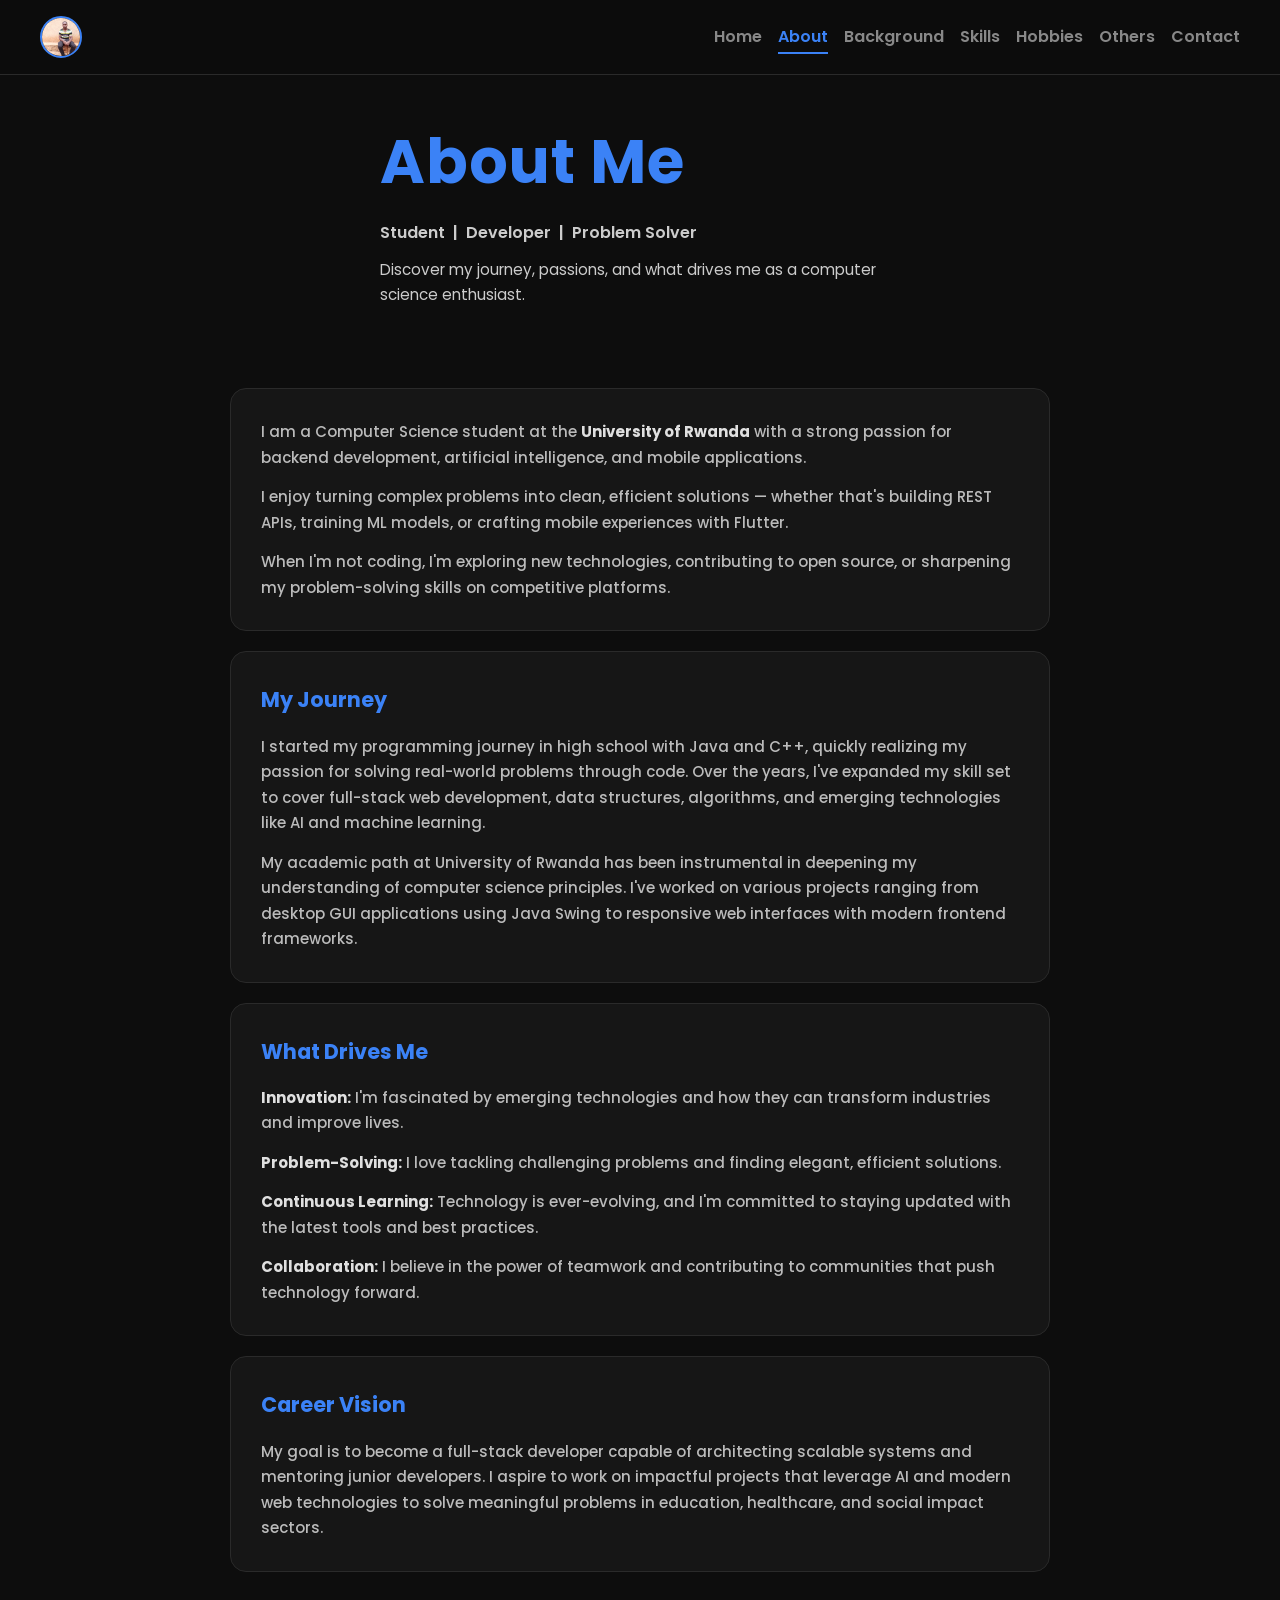
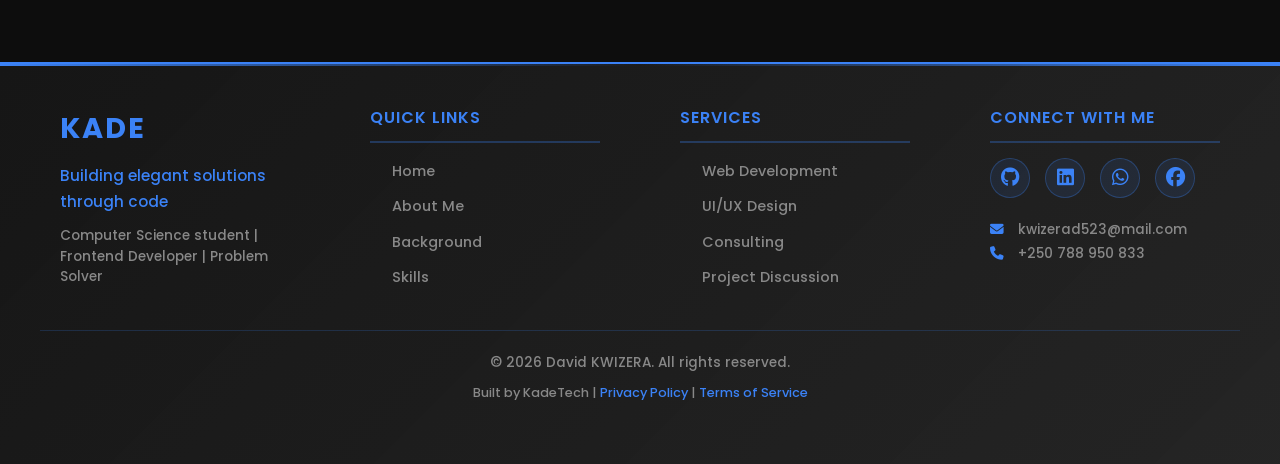
==== src/about.html @ 2cd814c7 "the files path has been changed to be uploaded to netlify" ====
<!DOCTYPE html>
<html lang="en">
<head>
    <meta charset="UTF-8">
    <meta name="viewport" content="width=device-width, initial-scale=1.0">
    <title>About | David KWIZERA Portfolio</title>
    <link rel="stylesheet" href="style.css">
    <link href="https://fonts.googleapis.com/css2?family=Poppins:wght@300;400;500;600;700&display=swap" rel="stylesheet">
    <link rel="stylesheet" href="https://cdnjs.cloudflare.com/ajax/libs/font-awesome/6.5.0/css/all.min.css">
</head>
<body>

    <!-- NAV -->
    <nav>
        <div class="nav-logo"><img src="/media/profile.jpg" alt="Kade" class="nav-avatar"></div>
        <ul class="nav-links">
            <li><a href="/index.html">Home</a></li>
            <li><a href="about.html">About</a></li>
            <li><a href="background.html">Background</a></li>
            <li><a href="skills.html">Skills</a></li>
            <li><a href="hobbies.html">Hobbies</a></li>
            <li><a href="others.html">Others</a></li>
            <li><a href="contact.html">Contact</a></li>
        </ul>
        <div class="hamburger" id="hamburger">☰</div>
    </nav>

    <!-- ABOUT HERO -->
    <section id="about">
        <video class="home-video" autoplay muted loop playsinline>
            <source src="/media/kiaglicity.mp4" type="video/mp4">
        </video>
        <div class="home-overlay"></div>
        <div class="home-wrapper">
            <div class="home-content">
                <h1 class="glitch" data-text="About Me">About Me</h1>
                <p class="subtitle">Student &nbsp;|&nbsp; Developer &nbsp;|&nbsp; Problem Solver</p>
                <p class="intro">Discover my journey, passions, and what drives me as a computer science enthusiast.</p>
            </div>
        </div>
    </section>

    <!-- ABOUT CONTENT -->
    <section style="padding: 30px 40px; max-width: 900px; margin: 0 auto;">
        <div class="card">
            <p>I am a Computer Science student at the <strong>University of Rwanda</strong> with a strong passion for backend development, artificial intelligence, and mobile applications.</p>
            <p>I enjoy turning complex problems into clean, efficient solutions — whether that's building REST APIs, training ML models, or crafting mobile experiences with Flutter.</p>
            <p>When I'm not coding, I'm exploring new technologies, contributing to open source, or sharpening my problem-solving skills on competitive platforms.</p>
        </div>

        <div class="card" style="margin-top: 20px;">
            <h3 style="color: var(--accent); margin-bottom: 16px; font-size: 1.3rem;">My Journey</h3>
            <p>I started my programming journey in high school with Java and C++, quickly realizing my passion for solving real-world problems through code. Over the years, I've expanded my skill set to cover full-stack web development, data structures, algorithms, and emerging technologies like AI and machine learning.</p>
            <p>My academic path at University of Rwanda has been instrumental in deepening my understanding of computer science principles. I've worked on various projects ranging from desktop GUI applications using Java Swing to responsive web interfaces with modern frontend frameworks.</p>
        </div>

        <div class="card" style="margin-top: 20px;">
            <h3 style="color: var(--accent); margin-bottom: 16px; font-size: 1.3rem;">What Drives Me</h3>
            <p><strong>Innovation:</strong> I'm fascinated by emerging technologies and how they can transform industries and improve lives.</p>
            <p><strong>Problem-Solving:</strong> I love tackling challenging problems and finding elegant, efficient solutions.</p>
            <p><strong>Continuous Learning:</strong> Technology is ever-evolving, and I'm committed to staying updated with the latest tools and best practices.</p>
            <p><strong>Collaboration:</strong> I believe in the power of teamwork and contributing to communities that push technology forward.</p>
        </div>

        <div class="card" style="margin-top: 20px;">
            <h3 style="color: var(--accent); margin-bottom: 16px; font-size: 1.3rem;">Career Vision</h3>
            <p>My goal is to become a full-stack developer capable of architecting scalable systems and mentoring junior developers. I aspire to work on impactful projects that leverage AI and modern web technologies to solve meaningful problems in education, healthcare, and social impact sectors.</p>
        </div>
    </section>

    <!-- FOOTER -->
    <footer>
        <div class="footer-container">
            <!-- Footer Logo & Description -->
            <div class="footer-section footer-brand">
                <div class="footer-logo">KADE</div>
                <p class="footer-tagline">Building elegant solutions through code</p>
                <p class="footer-description">Computer Science student | Frontend Developer | Problem Solver</p>
            </div>

            <!-- Quick Links -->
            <div class="footer-section">
                <h4 class="footer-section-title">Quick Links</h4>
                <ul class="footer-links">
                    <li><a href="/index.html">Home</a></li>
                    <li><a href="/about.html">About Me</a></li>
                    <li><a href="/background.html">Background</a></li>
                    <li><a href="/skills.html">Skills</a></li>
                </ul>
            </div>

            <!-- Services -->
            <div class="footer-section">
                <h4 class="footer-section-title">Services</h4>
                <ul class="footer-links">
                    <li><a href="/src/skills.html">Web Development</a></li>
                    <li><a href="/src/skills.html">UI/UX Design</a></li>
                    <li><a href="/src/background.html">Consulting</a></li>
                    <li><a href="/src/contact.html">Project Discussion</a></li>
                </ul>
            </div>

            <!-- Connect -->
            <div class="footer-section">
                <h4 class="footer-section-title">Connect With Me</h4>
                <div class="footer-social">
                    <a href="https://github.com/dashboard" target="_blank" title="GitHub"><i class="fab fa-github"></i></a>
                    <a href="https://www.linkedin.com/feed/" target="_blank" title="LinkedIn"><i class="fab fa-linkedin"></i></a>
                    <a href="https://wa.me/+250788950833" target="_blank" title="WhatsApp"><i class="fab fa-whatsapp"></i></a>
                    <a href="https://facebook.com/" target="_blank" title="Facebook"><i class="fab fa-facebook"></i></a>
                </div>
                <p class="footer-contact">
                    <i class="fas fa-envelope"></i> kwizerad523@mail.com<br>
                    <i class="fas fa-phone"></i> +250 788 950 833
                </p>
            </div>
        </div>

        <!-- Footer Bottom -->
        <div class="footer-bottom">
            <p class="footer-copy">&copy; 2026 David KWIZERA. All rights reserved.</p>
            <p class="footer-built">Built by KadeTech | <a href="#" target="_blank">Privacy Policy</a> | <a href="#" target="_blank">Terms of Service</a></p>
        </div>
    </footer>

    <script src="script.js"></script>
</body>
</html>
---- src/style.css ----
:root {
    --bg: #0d0d0d;
    --accent: #3b82f6;
    --accent-dim: #2a2a2a;
    --white: #e0e0e0;
    --muted: #888;
    --card-bg: #161616;
    --font: 'Poppins', sans-serif;
}

* { margin: 0; padding: 0; box-sizing: border-box; }

html { scroll-behavior: smooth; }

body {
    background: var(--bg);
    color: var(--white);
    font-family: var(--font);
    font-size: 15px;
    font-weight: 500;
    line-height: 1.7;
}

/* ── NAV ── */
nav {
    position: fixed;
    top: 0; left: 0; right: 0;
    display: flex;
    align-items: center;
    justify-content: space-between;
    padding: 16px 40px;
    background: rgba(13,13,13,0.95);
    border-bottom: 1px solid var(--accent-dim);
    z-index: 100;
}

.nav-avatar {
    width: 42px;
    height: 42px;
    border-radius: 50%;
    object-fit: cover;
    border: 2px solid var(--accent);
    flex-shrink: 0;
}

.nav-logo {
    display: flex;
    align-items: center;
}

.nav-links {
    list-style: none;
    display: flex;
    gap: 16px;
    transition: all 0.3s ease;
}

.nav-links li {
    list-style: none;
}

.nav-links a {
    color: var(--muted);
    text-decoration: none;
    font-family: 'Poppins', sans-serif;
    font-size: 1rem;
    font-weight: 600;
    transition: color 0.2s;
    padding-bottom: 4px;
    border-bottom: 2px solid transparent;
}

.nav-links a:hover {
    color: var(--accent);
    border-bottom-color: var(--accent);
}

.nav-links a.active {
    color: var(--accent);
    border-bottom-color: var(--accent);
}

.hamburger {
    display: none;
    font-size: 1.5rem;
    cursor: pointer;
    color: var(--white);
    transition: color 0.3s ease;
    z-index: 101;
}

/* ── SECTIONS ── */
section {
    padding: 30px 40px;
    max-width: 900px;
    margin: 0 auto;
}

.section-title {
    font-size: 2rem;
    font-weight: 700;
    color: var(--accent);
    margin-bottom: 20px;
}

.section-title .prompt { color: var(--accent); margin-right: 8px; }

/* ── HOME ── */
#home {
    display: flex;
    align-items: center;
    justify-content: center;
    text-align: left;
    padding: 80px 40px 30px;
    position: relative;
    overflow: hidden;
    min-height: 60vh;
}

.home-video {
    position: fixed;
    top: 0; left: 0;
    width: 100%;
    height: 100%;
    object-fit: cover;
    z-index: -1;
}

.home-overlay {
    position: fixed;
    top: 0; left: 0;
    width: 100%;
    height: 100%;
    background: rgba(13,13,13,0.7);
    z-index: -1;
}

.home-wrapper {
    display: flex;
    align-items: center;
    justify-content: center;
    gap: 40px;
    width: 100%;
    position: relative;
    z-index: 2;
    flex-direction: column;
}

.home-content {
    display: flex;
    flex-direction: column;
    align-items: flex-start;
    justify-content: center;
    text-align: left;
    margin-top: 80px;
}

.home-photo {
    flex-shrink: 0;
}

.hero-photo {
    width: 220px;
    height: 220px;
    border-radius: 50%;
    object-fit: cover;
    border: 4px solid var(--accent);
    box-shadow: 0 0 30px rgba(59,130,246,0.3);
}

.greeting {
    color: var(--muted);
    font-size: 1rem;
    font-weight: 400;
    margin-bottom: 10px;
}

.glitch {

    font-size: 3.8rem;
    font-weight: 700;
    color: var(--accent);
    letter-spacing: 1px;
    margin-bottom: 6px;
}

.subtitle {
    color: #ccc;
    font-size: 1rem;
    font-weight: 600;
    margin-bottom: 10px;
}

.intro {
    color: #ccc;
    font-size: 0.95rem;
    font-weight: 400;
    max-width: 520px;
    margin-bottom: 20px;
}

.btn-group { display: flex; gap: 14px; flex-wrap: wrap; }

.btn {
    padding: 10px 24px;
    background: var(--accent);
    color: #fff;
    font-family: var(--font);
    font-weight: 600;
    font-size: 0.85rem;
    text-decoration: none;
    border: none;
    border-radius: 8px;
    cursor: pointer;
    transition: 0.2s;
}

.btn:hover { background: #4f46e5; transform: translateY(-2px); }

.btn-outline {
    background: transparent;
    color: var(--white);
    border: 1px solid var(--accent);
    border-radius: 8px;
}

.btn-outline:hover { border-color: var(--accent); color: var(--accent); }

/* ── CARD ── */
.card {
    background: var(--card-bg);
    border: 1px solid var(--accent-dim);
    padding: 30px;
    border-radius: 16px;
}

.card p { color: #bbb; font-weight: 500; margin-bottom: 14px; }
.card p:last-child { margin-bottom: 0; }
.card strong { color: var(--white); }

/* ── BACKGROUND GROUPS ── */
.bg-group {
    margin-bottom: 16px;
    background: var(--card-bg);
    border: 1px solid var(--accent-dim);
    border-radius: 16px;
    padding: 16px 20px;
}

.bg-group-title {
    font-size: 1rem;
    font-weight: 600;
    color: var(--accent);
    margin-bottom: 20px;
    display: flex;
    align-items: center;
    gap: 8px;
}

/* ── TIMELINE ── */
.timeline { position: relative; padding-left: 30px; }

.timeline::before {
    content: '';
    position: absolute;
    left: 8px; top: 0; bottom: 0;
    width: 2px;
    background: var(--accent-dim);
}

.timeline-item {
    position: relative;
    margin-bottom: 16px;
}

.timeline-dot {
    position: absolute;
    left: -26px;
    top: 6px;
    width: 12px;
    height: 12px;
    border-radius: 50%;
    background: var(--accent);
    border: 2px solid var(--bg);
}

.timeline-date {
    font-size: 0.78rem;
    color: var(--muted);
    display: block;
    margin-bottom: 4px;
}

.timeline-content h3 {
    color: var(--white);
    font-size: 1.05rem;
    font-weight: 600;
    margin-bottom: 6px;
}

.timeline-content p { color: #999; font-size: 0.9rem; font-weight: 400; }

.timeline-link {
    color: var(--accent);
    font-weight: 600;
    text-decoration: none;
    border-bottom: 1px solid var(--accent);
    transition: opacity 0.2s;
}

.timeline-link:hover { opacity: 0.7; }


.skills-grid {
    display: grid;
    grid-template-columns: repeat(auto-fit, minmax(240px, 1fr));
    gap: 12px;
}

.skill-card {
    background: var(--card-bg);
    border: 1px solid var(--accent-dim);
    padding: 24px;
    border-radius: 16px;
    transition: border-color 0.2s, transform 0.2s;
}

.skill-card:hover {
    border-color: var(--accent);
    transform: translateY(-4px);
}

.skill-card h3 {
    color: var(--white);
    font-size: 1rem;
    font-weight: 600;
    margin-bottom: 16px;
    letter-spacing: 0.5px;
}

.skill-list { list-style: none; }

.skill-list li {
    display: flex;
    align-items: center;
    justify-content: space-between;
    margin-bottom: 12px;
    font-size: 0.9rem;
    font-weight: 500;
    color: #ccc;
}

.xp-bar {
    width: 110px;
    height: 8px;
    background: #222;
    border-radius: 4px;
    overflow: hidden;
}

.fill {
    height: 100%;
    background: var(--accent);
    border-radius: 4px;
}

.tags { display: flex; flex-wrap: wrap; gap: 8px; }

.tag {
    border: 1px solid var(--accent-dim);
    color: #ccc;
    padding: 4px 12px;
    font-size: 0.8rem;
    font-weight: 500;
    border-radius: 20px;
    transition: border-color 0.2s, color 0.2s;
}

.tag:hover { border-color: var(--accent); color: var(--accent); }

/* ── HOBBIES ── */
.hobbies-grid {
    display: grid;
    grid-template-columns: repeat(auto-fit, minmax(130px, 1fr));
    gap: 10px;
}

.hobby-card {
    background: var(--card-bg);
    border: 1px solid var(--accent-dim);
    border-radius: 16px;
    padding: 24px 16px;
    display: flex;
    flex-direction: column;
    align-items: center;
    gap: 12px;
    font-size: 0.9rem;
    font-weight: 500;
    color: #ccc;
    transition: border-color 0.2s, transform 0.2s;
}

.hobby-card i {
    font-size: 1.8rem;
    color: var(--accent);
}

.hobby-card:hover {
    border-color: var(--accent);
    transform: translateY(-4px);
}

/* ── GALLERY ── */
.gallery-grid {
    display: grid;
    grid-template-columns: repeat(auto-fit, minmax(250px, 1fr));
    gap: 10px;
}

.gallery-item {
    position: relative;
    border-radius: 16px;
    overflow: hidden;
    aspect-ratio: 4/3;
    background: var(--card-bg);
    border: 1px solid var(--accent-dim);
}

.gallery-item img {
    width: 100%;
    height: 100%;
    object-fit: cover;
    transition: transform 0.3s;
}

.gallery-item:hover img { transform: scale(1.05); }

.gallery-overlay {
    position: absolute;
    bottom: 0; left: 0; right: 0;
    background: rgba(0,0,0,0.6);
    color: #fff;
    padding: 10px 14px;
    font-size: 0.85rem;
    font-weight: 500;
    transform: translateY(100%);
    transition: transform 0.3s;
}

.gallery-item:hover .gallery-overlay { transform: translateY(0); }

/* ── CONTACT ── */
.contact-card p { margin-bottom: 24px; }

.contact-form {
    display: flex;
    flex-direction: column;
    gap: 14px;
}

.contact-form input,
.contact-form textarea {
    background: var(--card-bg);
    border: 1px solid var(--accent-dim);
    color: var(--white);
    font-family: 'Poppins', sans-serif;
    font-size: 0.9rem;
    font-weight: 500;
    padding: 12px 16px;
    outline: none;
    resize: vertical;
    border-radius: 10px;
    transition: border-color 0.2s;
}

.contact-form input:focus,
.contact-form textarea:focus {
    border-color: var(--accent);
}

/* ── FOOTER ── */
footer {
    background: linear-gradient(135deg, var(--card-bg) 0%, rgba(61, 61, 61, 0.5) 100%);
    border-top: 2px solid var(--accent);
    padding: 40px 20px;
    margin-top: 60px;
    position: relative;
    overflow: hidden;
}

footer::before {
    content: '';
    position: absolute;
    top: 0;
    left: 0;
    right: 0;
    height: 2px;
    background: linear-gradient(90deg, var(--accent), transparent, var(--accent));
}

.footer-container {
    max-width: 1200px;
    margin: 0 auto;
    display: grid;
    grid-template-columns: repeat(auto-fit, minmax(250px, 1fr));
    gap: 40px;
    margin-bottom: 30px;
}

.footer-section {
    padding: 0 20px;
}

.footer-brand {
    grid-column: 1; 
}

.footer-logo {
    font-size: 1.8rem;
    font-weight: 700;
    color: var(--accent);
    margin-bottom: 10px;
    letter-spacing: 2px;
}

.footer-tagline {
    color: var(--accent);
    font-size: 0.95rem;
    margin: 8px 0;
    font-weight: 500;
}

.footer-description {
    color: var(--muted);
    font-size: 0.85rem;
    line-height: 1.5;
    margin: 12px 0 0 0;
}

.footer-section-title {
    font-size: 1rem;
    font-weight: 600;
    color: var(--accent);
    margin-bottom: 15px;
    text-transform: uppercase;
    letter-spacing: 1px;
    padding-bottom: 10px;
    border-bottom: 2px solid rgba(59, 130, 246, 0.3);
}

.footer-links {
    list-style: none;
    padding: 0;
    margin: 0;
}

.footer-links li {
    margin-bottom: 10px;
}

.footer-links a {
    color: var(--muted);
    text-decoration: none;
    font-size: 0.9rem;
    transition: all 0.3s ease;
    display: inline-flex;
    align-items: center;
}

.footer-links a:hover {
    color: var(--accent);
    transform: translateX(5px);
}

.footer-links a::before {
    content: '→';
    margin-right: 8px;
    opacity: 0;
    transition: opacity 0.3s ease;
}

.footer-links a:hover::before {
    opacity: 1;
}

.footer-social {
    display: flex;
    gap: 15px;
    margin-bottom: 20px;
    flex-wrap: wrap;
}

.footer-social a {
    width: 40px;
    height: 40px;
    display: flex;
    align-items: center;
    justify-content: center;
    background: rgba(59, 130, 246, 0.1);
    border: 1px solid rgba(59, 130, 246, 0.3);
    border-radius: 50%;
    color: var(--accent);
    font-size: 1.2rem;
    transition: all 0.3s ease;
    text-decoration: none;
}

.footer-social a:hover {
    background: var(--accent);
    color: var(--bg);
    transform: translateY(-3px);
    box-shadow: 0 5px 15px rgba(59, 130, 246, 0.4);
}

.footer-contact {
    color: var(--muted);
    font-size: 0.85rem;
    line-height: 1.8;
    margin: 0;
}

.footer-contact i {
    color: var(--accent);
    margin-right: 8px;
    width: 16px;
}

.footer-bottom {
    max-width: 1200px;
    margin: 0 auto;
    padding: 20px;
    border-top: 1px solid rgba(59, 130, 246, 0.2);
    text-align: center;
}

.footer-copy {
    color: var(--muted);
    font-size: 0.85rem;
    margin: 0 0 8px 0;
}

.footer-built {
    color: var(--muted);
    font-size: 0.8rem;
    margin: 0;
}

.footer-built a {
    color: var(--accent);
    text-decoration: none;
    transition: color 0.3s ease;
}

.footer-built a:hover {
    text-decoration: underline;
}

/* Mobile Footer */
@media (max-width: 768px) {
    nav {
        padding: 14px 20px;
        display: flex;
        justify-content: space-between;
        align-items: center;
    }

    .nav-logo {
        order: 1;
    }

    .nav-links {
        display: none !important;
        list-style: none;
        position: fixed;
        top: 60px;
        left: 0;
        right: 0;
        background: rgba(13, 13, 13, 0.98);
        padding: 20px;
        border-bottom: 2px solid var(--accent);
        z-index: 99;
        width: 100%;
        flex-direction: column !important;
        gap: 0 !important;
        max-height: auto;
        overflow-y: auto;
    }

    .nav-links.open {
        display: flex !important;
        flex-direction: column !important;
    }

    .nav-links li {
        border-bottom: 1px solid var(--accent-dim);
        padding: 0;
    }

    .nav-links li:last-child {
        border-bottom: none;
    }

    .nav-links a {
        display: block;
        padding: 16px 0;
        text-align: left;
        border-bottom: none !important;
        width: 100%;
        color: var(--muted);
    }

    .nav-links a:hover {
        color: var(--accent);
    }

    .nav-links a.active {
        color: var(--accent);
    }

    .hamburger {
        display: block;
        order: 2;
        z-index: 101;
    }

    section {
        padding: 20px;
        margin: 20px auto;
    }

    #home {
        padding: 60px 20px 20px;
        min-height: auto;
    }

    .glitch {
        font-size: 2rem;
        margin-bottom: 10px;
    }

    .subtitle {
        font-size: 0.9rem;
    }

    .intro {
        font-size: 0.85rem;
        max-width: 100%;
    }

    .home-wrapper {
        flex-direction: column;
        align-items: center;
        text-align: center;
        margin-top: 40px;
    }

    .home-content {
        margin-top: 0;
        align-items: center;
    }

    .hero-photo {
        width: 140px;
        height: 140px;
    }

    .btn-group {
        justify-content: center;
        width: 100%;
    }

    .card {
        padding: 20px;
    }

    .skills-grid {
        grid-template-columns: 1fr;
    }

    .hobbies-grid {
        grid-template-columns: repeat(2, 1fr);
    }

    footer {
        padding: 30px 15px;
        margin-top: 40px;
    }

    .footer-container {
        grid-template-columns: 1fr;
        gap: 30px;
    }

    .footer-brand {
        grid-column: 1;
    }

    .footer-section {
        padding: 0;
    }

    .footer-social {
        justify-content: center;
    }

    .footer-contact {
        text-align: center;
    }
}

@media (max-width: 480px) {
    nav {
        padding: 12px 16px;
    }

    .nav-avatar {
        width: 36px;
        height: 36px;
    }

    .hamburger {
        font-size: 1.3rem;
    }

    .glitch {
        font-size: 1.6rem;
    }

    section {
        padding: 16px;
    }

    .card {
        padding: 16px;
    }

    .section-title {
        font-size: 1.5rem;
    }

    .btn {
        padding: 8px 16px;
        font-size: 0.8rem;
    }

    .hobbies-grid {
        grid-template-columns: 1fr;
    }

    .footer-social {
        justify-content: center;
    }

    .nav-links {
        top: 52px;
    }
}
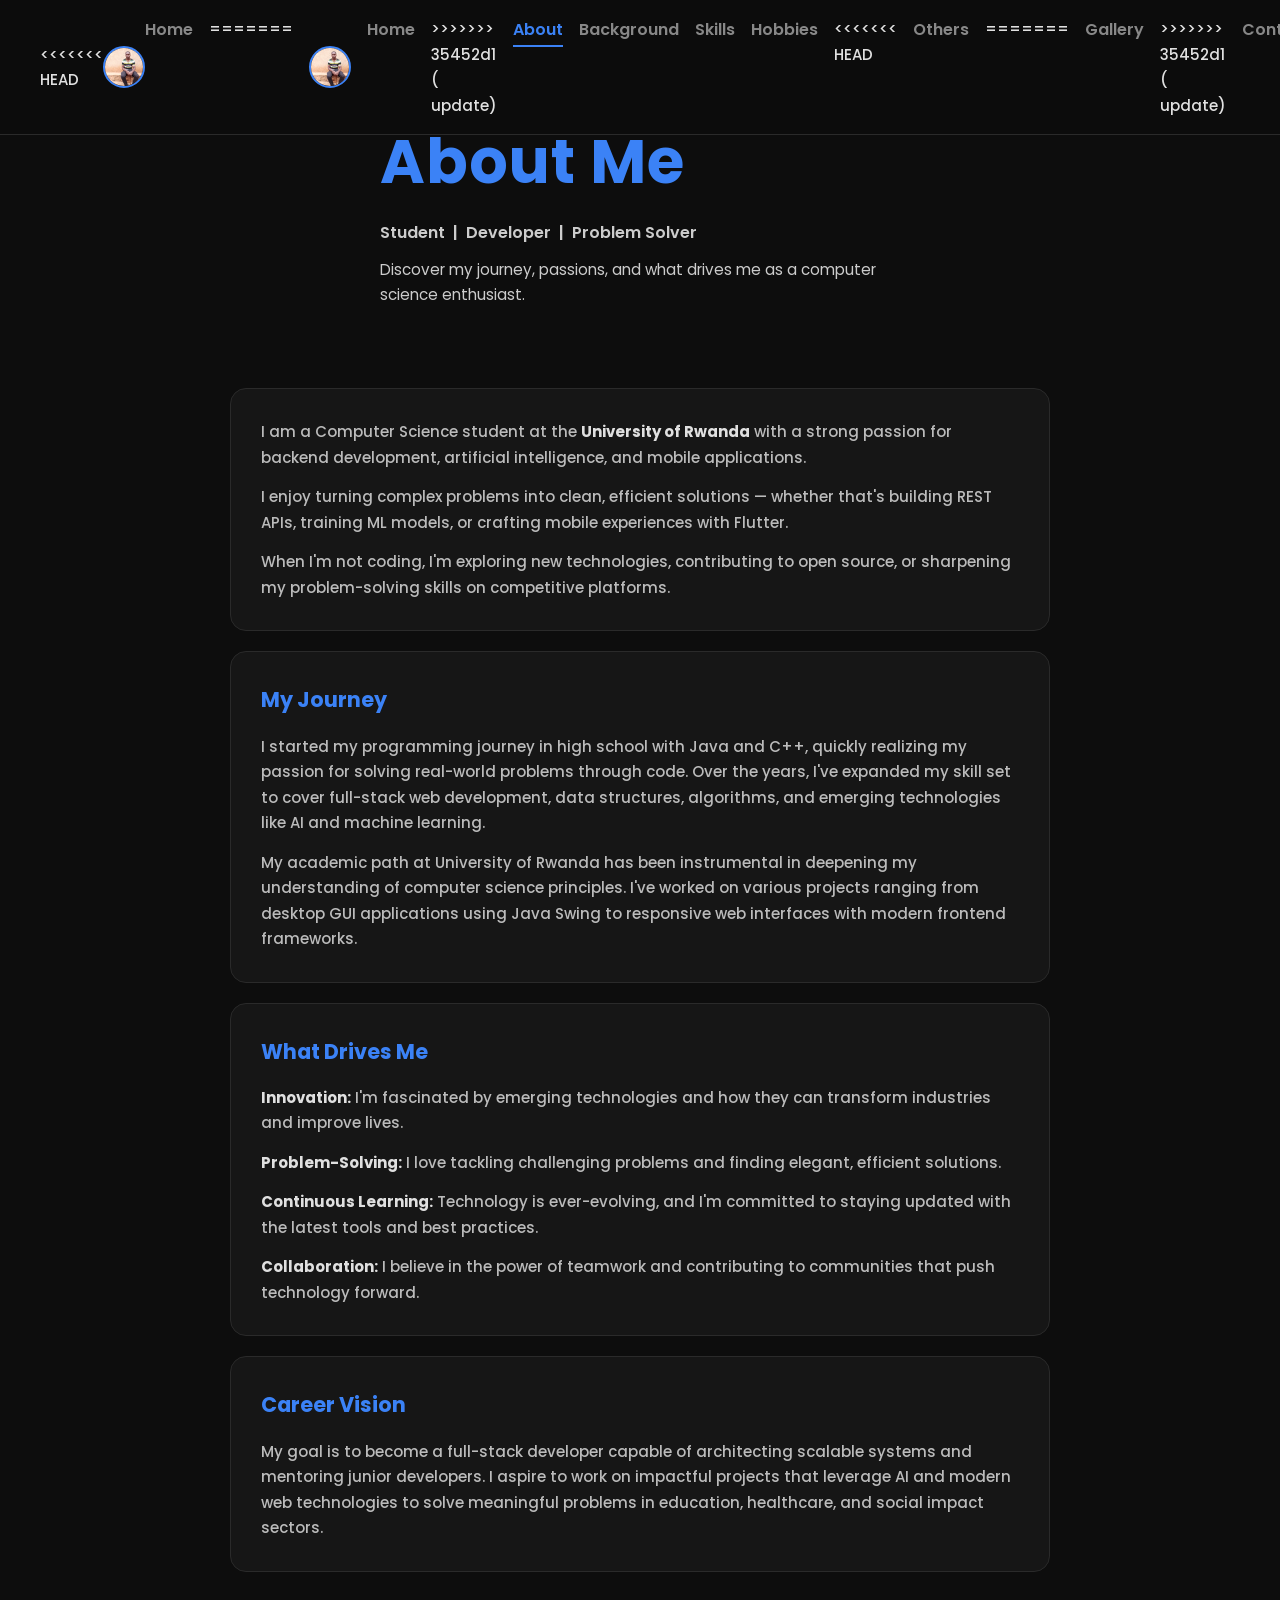
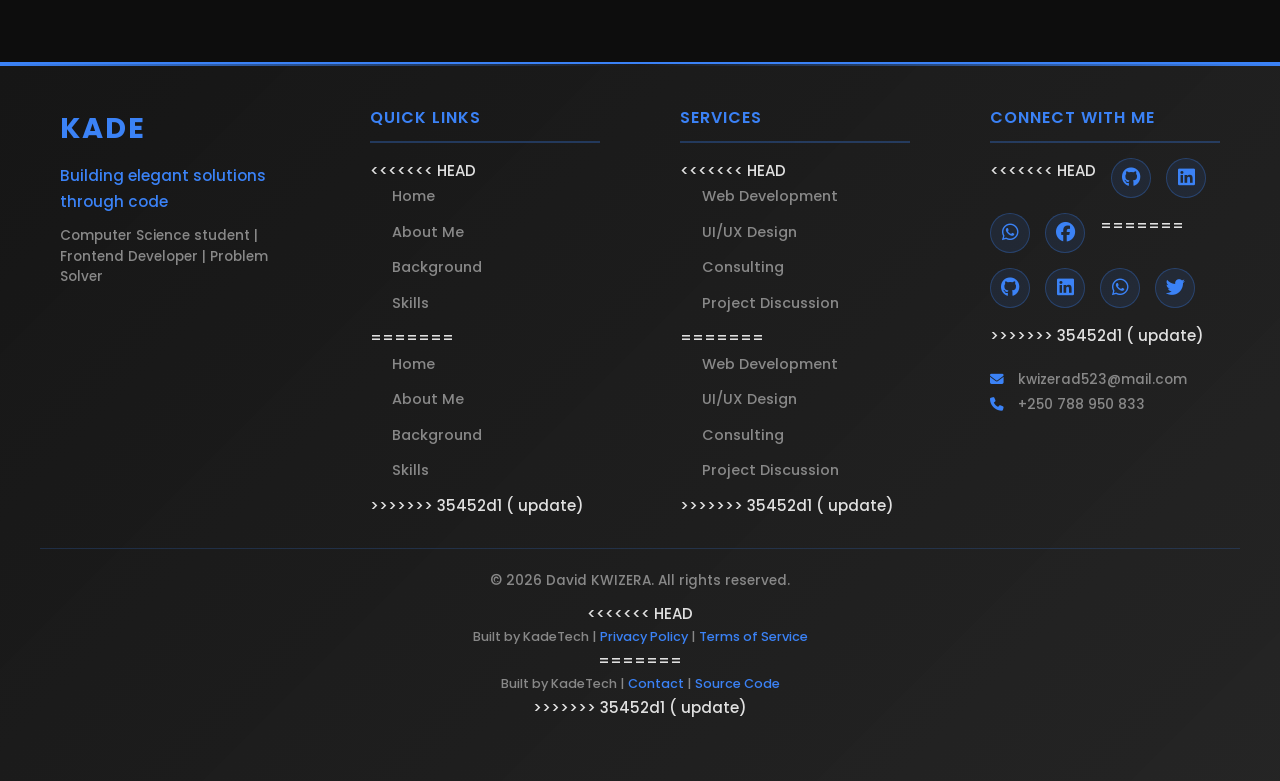
==== commit f79868f1: "w update" ====
--- a/src/about.html
+++ b/src/about.html
@@ -12,14 +12,24 @@
 
     <!-- NAV -->
     <nav>
+<<<<<<< HEAD
         <div class="nav-logo"><img src="/media/profile.jpg" alt="Kade" class="nav-avatar"></div>
         <ul class="nav-links">
             <li><a href="/index.html">Home</a></li>
+=======
+        <div class="nav-logo"><img src="../media/profile.jpg" alt="Kade" class="nav-avatar"></div>
+        <ul class="nav-links">
+            <li><a href="../index.html">Home</a></li>
+>>>>>>> 35452d1 ( update)
             <li><a href="about.html">About</a></li>
             <li><a href="background.html">Background</a></li>
             <li><a href="skills.html">Skills</a></li>
             <li><a href="hobbies.html">Hobbies</a></li>
+<<<<<<< HEAD
             <li><a href="others.html">Others</a></li>
+=======
+            <li><a href="others.html">Gallery</a></li>
+>>>>>>> 35452d1 ( update)
             <li><a href="contact.html">Contact</a></li>
         </ul>
         <div class="hamburger" id="hamburger">☰</div>
@@ -28,7 +38,11 @@
     <!-- ABOUT HERO -->
     <section id="about">
         <video class="home-video" autoplay muted loop playsinline>
+<<<<<<< HEAD
             <source src="/media/kiaglicity.mp4" type="video/mp4">
+=======
+            <source src="../media/kiaglicity.mp4" type="video/mp4">
+>>>>>>> 35452d1 ( update)
         </video>
         <div class="home-overlay"></div>
         <div class="home-wrapper">
@@ -82,10 +96,17 @@
             <div class="footer-section">
                 <h4 class="footer-section-title">Quick Links</h4>
                 <ul class="footer-links">
+<<<<<<< HEAD
                     <li><a href="/index.html">Home</a></li>
                     <li><a href="/about.html">About Me</a></li>
                     <li><a href="/background.html">Background</a></li>
                     <li><a href="/skills.html">Skills</a></li>
+=======
+                    <li><a href="../index.html">Home</a></li>
+                    <li><a href="about.html">About Me</a></li>
+                    <li><a href="background.html">Background</a></li>
+                    <li><a href="skills.html">Skills</a></li>
+>>>>>>> 35452d1 ( update)
                 </ul>
             </div>
 
@@ -93,10 +114,17 @@
             <div class="footer-section">
                 <h4 class="footer-section-title">Services</h4>
                 <ul class="footer-links">
+<<<<<<< HEAD
                     <li><a href="/src/skills.html">Web Development</a></li>
                     <li><a href="/src/skills.html">UI/UX Design</a></li>
                     <li><a href="/src/background.html">Consulting</a></li>
                     <li><a href="/src/contact.html">Project Discussion</a></li>
+=======
+                    <li><a href="skills.html">Web Development</a></li>
+                    <li><a href="skills.html">UI/UX Design</a></li>
+                    <li><a href="background.html">Consulting</a></li>
+                    <li><a href="contact.html">Project Discussion</a></li>
+>>>>>>> 35452d1 ( update)
                 </ul>
             </div>
 
@@ -104,10 +132,17 @@
             <div class="footer-section">
                 <h4 class="footer-section-title">Connect With Me</h4>
                 <div class="footer-social">
+<<<<<<< HEAD
                     <a href="https://github.com/dashboard" target="_blank" title="GitHub"><i class="fab fa-github"></i></a>
                     <a href="https://www.linkedin.com/feed/" target="_blank" title="LinkedIn"><i class="fab fa-linkedin"></i></a>
                     <a href="https://wa.me/+250788950833" target="_blank" title="WhatsApp"><i class="fab fa-whatsapp"></i></a>
                     <a href="https://facebook.com/" target="_blank" title="Facebook"><i class="fab fa-facebook"></i></a>
+=======
+                    <a href="https://github.com/kadekwizera" target="_blank" title="GitHub"><i class="fab fa-github"></i></a>
+                    <a href="https://linkedin.com/in/david-kwizera" target="_blank" title="LinkedIn"><i class="fab fa-linkedin"></i></a>
+                    <a href="https://wa.me/+250788950833" target="_blank" title="WhatsApp"><i class="fab fa-whatsapp"></i></a>
+                    <a href="https://twitter.com/kadekwizera" target="_blank" title="Twitter"><i class="fab fa-twitter"></i></a>
+>>>>>>> 35452d1 ( update)
                 </div>
                 <p class="footer-contact">
                     <i class="fas fa-envelope"></i> kwizerad523@mail.com<br>
@@ -119,7 +154,11 @@
         <!-- Footer Bottom -->
         <div class="footer-bottom">
             <p class="footer-copy">&copy; 2026 David KWIZERA. All rights reserved.</p>
+<<<<<<< HEAD
             <p class="footer-built">Built by KadeTech | <a href="#" target="_blank">Privacy Policy</a> | <a href="#" target="_blank">Terms of Service</a></p>
+=======
+            <p class="footer-built">Built by KadeTech | <a href="mailto:kwizerad523@mail.com">Contact</a> | <a href="https://github.com/kadekwizera" target="_blank">Source Code</a></p>
+>>>>>>> 35452d1 ( update)
         </div>
     </footer>
 
